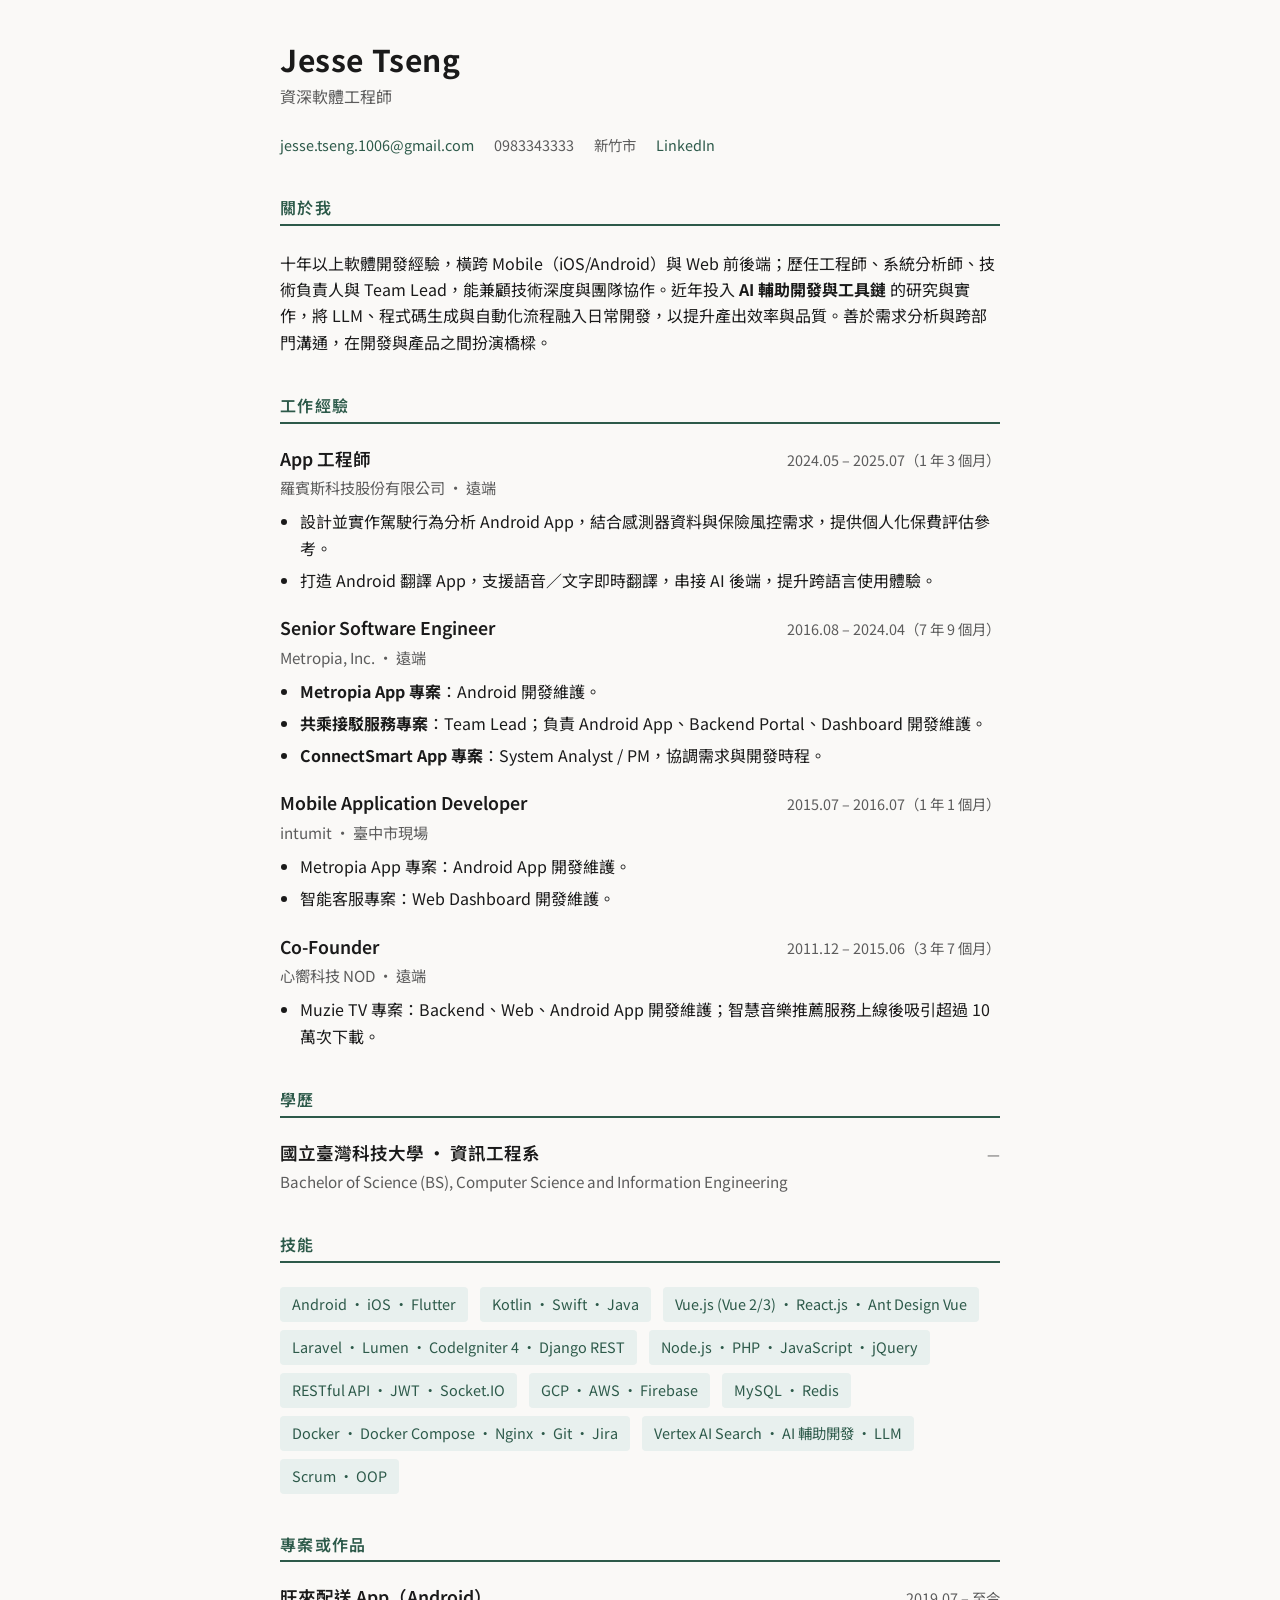
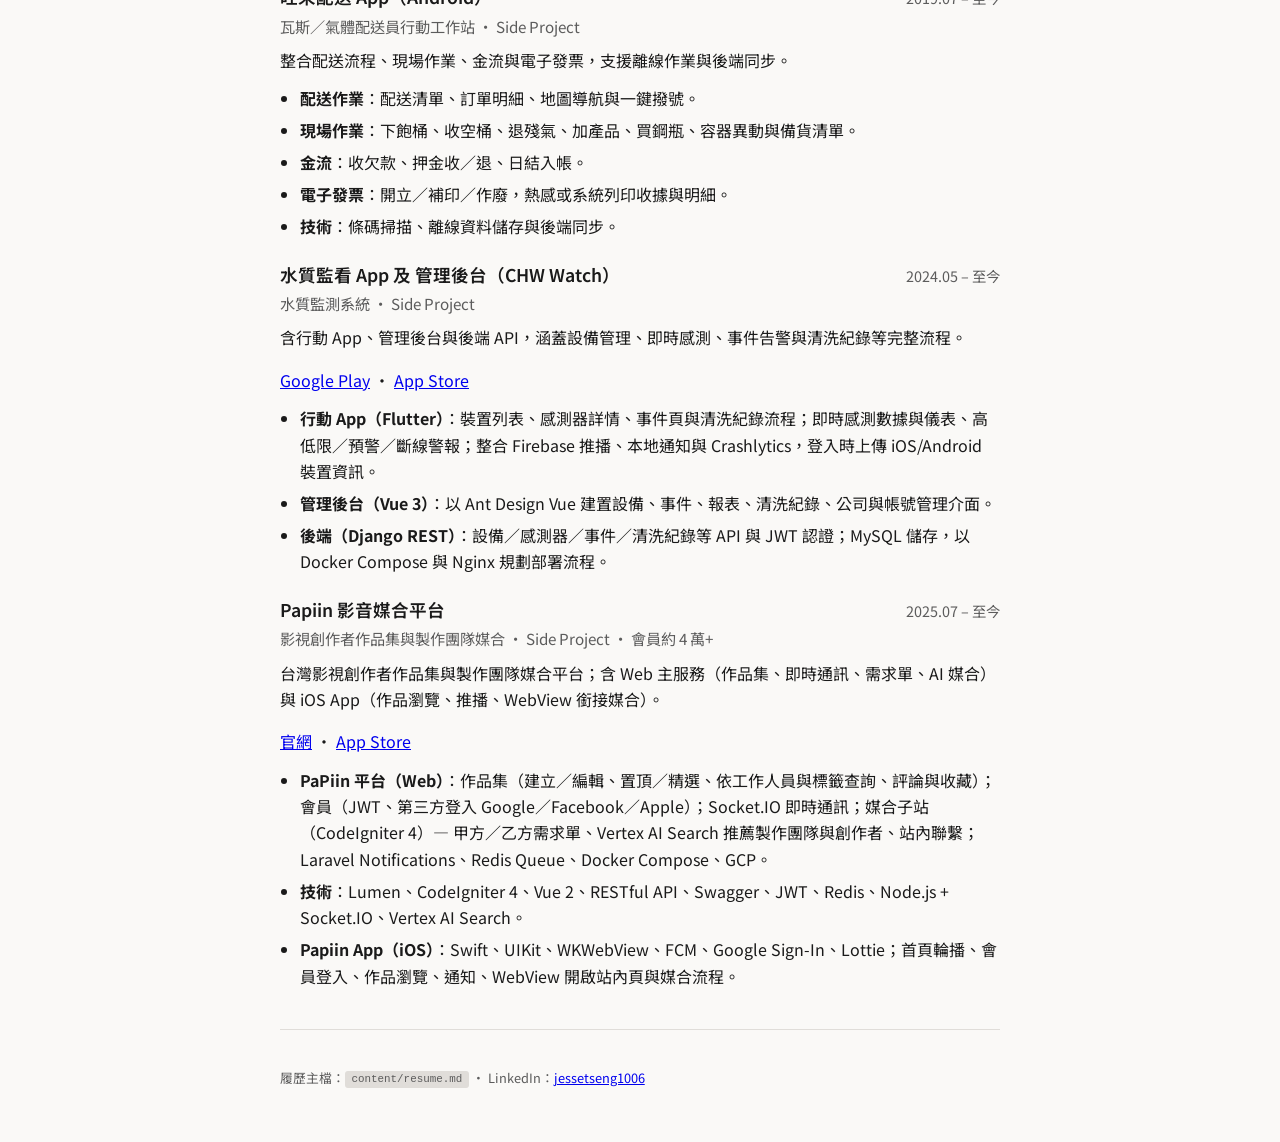
==== web/index.html @ 011cacc9 "Initial commit: 履歷專案 Made-with: Cursor" ====
<!DOCTYPE html>
<html lang="zh-Hant">
<head>
  <meta charset="UTF-8" />
  <meta name="viewport" content="width=device-width, initial-scale=1" />
  <title>Jesse Tseng（曾煜智）· 資深軟體工程師</title>
  <link rel="preconnect" href="https://fonts.googleapis.com" />
  <link rel="preconnect" href="https://fonts.gstatic.com" crossorigin />
  <link href="https://fonts.googleapis.com/css2?family=Noto+Sans+TC:wght@400;500;600;700&display=swap" rel="stylesheet" />
  <link rel="stylesheet" href="styles.css" />
</head>
<body>
  <div class="page">
    <header class="header">
      <h1 class="name">Jesse Tseng</h1>
      <p class="tagline">資深軟體工程師</p>
      <ul class="contact">
        <li><a href="mailto:jesse.tseng.1006@gmail.com">jesse.tseng.1006@gmail.com</a></li>
        <li>0983343333</li>
        <li>新竹市</li>
        <li><a href="https://www.linkedin.com/in/jessetseng1006" target="_blank" rel="noopener">LinkedIn</a></li>
      </ul>
    </header>

    <section class="section">
      <h2>關於我</h2>
      <p class="intro">
        十年以上軟體開發經驗，橫跨 Mobile（iOS/Android）與 Web 前後端；歷任工程師、系統分析師、技術負責人與 Team Lead，能兼顧技術深度與團隊協作。近年投入 <strong>AI 輔助開發與工具鏈</strong> 的研究與實作，將 LLM、程式碼生成與自動化流程融入日常開發，以提升產出效率與品質。善於需求分析與跨部門溝通，在開發與產品之間扮演橋樑。
      </p>
    </section>

    <section class="section">
      <h2>工作經驗</h2>

      <article class="entry">
        <div class="entry-head">
          <h3>App 工程師</h3>
          <span class="date">2024.05 – 2025.07（1 年 3 個月）</span>
        </div>
        <p class="company">羅賓斯科技股份有限公司 · 遠端</p>
        <ul class="bullets">
          <li>設計並實作駕駛行為分析 Android App，結合感測器資料與保險風控需求，提供個人化保費評估參考。</li>
          <li>打造 Android 翻譯 App，支援語音／文字即時翻譯，串接 AI 後端，提升跨語言使用體驗。</li>
        </ul>
      </article>

      <article class="entry">
        <div class="entry-head">
          <h3>Senior Software Engineer</h3>
          <span class="date">2016.08 – 2024.04（7 年 9 個月）</span>
        </div>
        <p class="company">Metropia, Inc. · 遠端</p>
        <ul class="bullets">
          <li><strong>Metropia App 專案</strong>：Android 開發維護。</li>
          <li><strong>共乘接駁服務專案</strong>：Team Lead；負責 Android App、Backend Portal、Dashboard 開發維護。</li>
          <li><strong>ConnectSmart App 專案</strong>：System Analyst / PM，協調需求與開發時程。</li>
        </ul>
      </article>

      <article class="entry">
        <div class="entry-head">
          <h3>Mobile Application Developer</h3>
          <span class="date">2015.07 – 2016.07（1 年 1 個月）</span>
        </div>
        <p class="company">intumit · 臺中市現場</p>
        <ul class="bullets">
          <li>Metropia App 專案：Android App 開發維護。</li>
          <li>智能客服專案：Web Dashboard 開發維護。</li>
        </ul>
      </article>

      <article class="entry">
        <div class="entry-head">
          <h3>Co-Founder</h3>
          <span class="date">2011.12 – 2015.06（3 年 7 個月）</span>
        </div>
        <p class="company">心嚮科技 NOD · 遠端</p>
        <ul class="bullets">
          <li>Muzie TV 專案：Backend、Web、Android App 開發維護；智慧音樂推薦服務上線後吸引超過 10 萬次下載。</li>
        </ul>
      </article>
    </section>

    <section class="section">
      <h2>學歷</h2>
      <article class="entry">
        <div class="entry-head">
          <h3>國立臺灣科技大學 · 資訊工程系</h3>
          <span class="date">—</span>
        </div>
        <p class="company">Bachelor of Science (BS), Computer Science and Information Engineering</p>
      </article>
    </section>

    <section class="section">
      <h2>技能</h2>
      <ul class="skills">
        <li>Android · iOS · Flutter</li>
        <li>Kotlin · Swift · Java</li>
        <li>Vue.js (Vue 2/3) · React.js · Ant Design Vue</li>
        <li>Laravel · Lumen · CodeIgniter 4 · Django REST</li>
        <li>Node.js · PHP · JavaScript · jQuery</li>
        <li>RESTful API · JWT · Socket.IO</li>
        <li>GCP · AWS · Firebase</li>
        <li>MySQL · Redis</li>
        <li>Docker · Docker Compose · Nginx · Git · Jira</li>
        <li>Vertex AI Search · AI 輔助開發 · LLM</li>
        <li>Scrum · OOP</li>
      </ul>
    </section>

    <section class="section">
      <h2>專案或作品</h2>
      <article class="entry">
        <div class="entry-head">
          <h3>旺來配送 App（Android）</h3>
          <span class="date">2019.07 – 至今</span>
        </div>
        <p class="company">瓦斯／氣體配送員行動工作站 · Side Project</p>
        <p class="intro" style="margin-bottom: 0.75em;">整合配送流程、現場作業、金流與電子發票，支援離線作業與後端同步。</p>
        <ul class="bullets">
          <li><strong>配送作業</strong>：配送清單、訂單明細、地圖導航與一鍵撥號。</li>
          <li><strong>現場作業</strong>：下飽桶、收空桶、退殘氣、加產品、買鋼瓶、容器異動與備貨清單。</li>
          <li><strong>金流</strong>：收欠款、押金收／退、日結入帳。</li>
          <li><strong>電子發票</strong>：開立／補印／作廢，熱感或系統列印收據與明細。</li>
          <li><strong>技術</strong>：條碼掃描、離線資料儲存與後端同步。</li>
        </ul>
      </article>

      <article class="entry">
        <div class="entry-head">
          <h3>水質監看 App 及 管理後台（CHW Watch）</h3>
          <span class="date">2024.05 – 至今</span>
        </div>
        <p class="company">水質監測系統 · Side Project</p>
        <p class="intro" style="margin-bottom: 0.5em;">含行動 App、管理後台與後端 API，涵蓋設備管理、即時感測、事件告警與清洗紀錄等完整流程。</p>
        <p style="margin-bottom: 0.75em;"><a href="https://play.google.com/store/apps/details?id=com.watertech.chwwatch.realtime.monitor.reporting.ph" target="_blank" rel="noopener">Google Play</a> · <a href="https://apps.apple.com/tw/app/chw-watch/id6740995334" target="_blank" rel="noopener">App Store</a></p>
        <ul class="bullets">
          <li><strong>行動 App（Flutter）</strong>：裝置列表、感測器詳情、事件頁與清洗紀錄流程；即時感測數據與儀表、高低限／預警／斷線警報；整合 Firebase 推播、本地通知與 Crashlytics，登入時上傳 iOS/Android 裝置資訊。</li>
          <li><strong>管理後台（Vue 3）</strong>：以 Ant Design Vue 建置設備、事件、報表、清洗紀錄、公司與帳號管理介面。</li>
          <li><strong>後端（Django REST）</strong>：設備／感測器／事件／清洗紀錄等 API 與 JWT 認證；MySQL 儲存，以 Docker Compose 與 Nginx 規劃部署流程。</li>
        </ul>
      </article>

      <article class="entry">
        <div class="entry-head">
          <h3>Papiin 影音媒合平台</h3>
          <span class="date">2025.07 – 至今</span>
        </div>
        <p class="company">影視創作者作品集與製作團隊媒合 · Side Project · 會員約 4 萬+</p>
        <p class="intro" style="margin-bottom: 0.5em;">台灣影視創作者作品集與製作團隊媒合平台；含 Web 主服務（作品集、即時通訊、需求單、AI 媒合）與 iOS App（作品瀏覽、推播、WebView 銜接媒合）。</p>
        <p style="margin-bottom: 0.75em;"><a href="https://www.papiin.com/" target="_blank" rel="noopener">官網</a> · <a href="https://apps.apple.com/tw/app/papiin-台灣影視創作者的創新平台/id6443806723" target="_blank" rel="noopener">App Store</a></p>
        <ul class="bullets">
          <li><strong>PaPiin 平台（Web）</strong>：作品集（建立／編輯、置頂／精選、依工作人員與標籤查詢、評論與收藏）；會員（JWT、第三方登入 Google／Facebook／Apple）；Socket.IO 即時通訊；媒合子站（CodeIgniter 4）— 甲方／乙方需求單、Vertex AI Search 推薦製作團隊與創作者、站內聯繫；Laravel Notifications、Redis Queue、Docker Compose、GCP。</li>
          <li><strong>技術</strong>：Lumen、CodeIgniter 4、Vue 2、RESTful API、Swagger、JWT、Redis、Node.js + Socket.IO、Vertex AI Search。</li>
          <li><strong>Papiin App（iOS）</strong>：Swift、UIKit、WKWebView、FCM、Google Sign-In、Lottie；首頁輪播、會員登入、作品瀏覽、通知、WebView 開啟站內頁與媒合流程。</li>
        </ul>
      </article>
    </section>

    <footer class="footer">
      <p>履歷主檔：<code>content/resume.md</code> · LinkedIn：<a href="https://www.linkedin.com/in/jessetseng1006" target="_blank" rel="noopener">jessetseng1006</a></p>
    </footer>
  </div>
</body>
</html>
---- web/styles.css ----
/* ===== 變數 ===== */
:root {
  --bg: #faf9f7;
  --text: #1a1a1a;
  --text-muted: #5c5c5c;
  --accent: #2d5a4a;
  --accent-light: #e8f0ee;
  --border: #e0ddd9;
  --font: "Noto Sans TC", sans-serif;
  --max-width: 720px;
  --space: 1.5rem;
  --space-lg: 2.5rem;
}

/* ===== 基礎 ===== */
*,
*::before,
*::after {
  box-sizing: border-box;
}

html {
  font-size: 16px;
  -webkit-font-smoothing: antialiased;
}

body {
  font-family: var(--font);
  background: var(--bg);
  color: var(--text);
  line-height: 1.65;
  margin: 0;
  padding: var(--space-lg) var(--space);
  min-height: 100vh;
}

.page {
  max-width: var(--max-width);
  margin: 0 auto;
}

/* ===== 標題 ===== */
h1, h2, h3 {
  font-weight: 600;
  line-height: 1.3;
  margin: 0;
}

h1 {
  font-size: 1.875rem;
  font-weight: 700;
  letter-spacing: 0.02em;
}

h2 {
  font-size: 1rem;
  text-transform: uppercase;
  letter-spacing: 0.08em;
  color: var(--accent);
  margin-bottom: var(--space);
  padding-bottom: 0.35rem;
  border-bottom: 2px solid var(--accent);
}

h3 {
  font-size: 1.1rem;
  font-weight: 600;
}

/* ===== Header ===== */
.header {
  margin-bottom: var(--space-lg);
}

.name {
  margin-bottom: 0.25rem;
}

.tagline {
  color: var(--text-muted);
  font-size: 1rem;
  margin: 0 0 var(--space);
}

.contact {
  list-style: none;
  padding: 0;
  margin: 0;
  display: flex;
  flex-wrap: wrap;
  gap: 0.75rem 1.25rem;
  font-size: 0.9rem;
  color: var(--text-muted);
}

.contact a {
  color: var(--accent);
  text-decoration: none;
}

.contact a:hover {
  text-decoration: underline;
}

/* ===== Section ===== */
.section {
  margin-bottom: var(--space-lg);
}

.section:last-of-type {
  margin-bottom: var(--space);
}

.intro {
  margin: 0;
  color: var(--text);
}

/* ===== 經歷 / 學歷區塊 ===== */
.entry {
  margin-bottom: var(--space);
}

.entry:last-child {
  margin-bottom: 0;
}

.entry-head {
  display: flex;
  flex-wrap: wrap;
  align-items: baseline;
  justify-content: space-between;
  gap: 0.5rem;
}

.entry-head h3 {
  margin: 0;
}

.entry-head h3 a {
  color: var(--text);
  text-decoration: none;
}

.entry-head h3 a:hover {
  color: var(--accent);
  text-decoration: underline;
}

.date {
  font-size: 0.9rem;
  color: var(--text-muted);
  font-weight: 400;
}

.badge {
  font-size: 0.75rem;
  font-weight: 500;
  color: var(--accent);
  background: var(--accent-light);
  padding: 0.2rem 0.5rem;
  border-radius: 4px;
}

.company {
  margin: 0.25rem 0 0.5rem;
  font-size: 0.95rem;
  color: var(--text-muted);
}

.bullets {
  margin: 0.5rem 0 0;
  padding-left: 1.25rem;
}

.bullets li {
  margin-bottom: 0.35rem;
}

.bullets li:last-child {
  margin-bottom: 0;
}

/* ===== 技能 ===== */
.skills {
  list-style: none;
  padding: 0;
  margin: 0;
  display: flex;
  flex-wrap: wrap;
  gap: 0.5rem 0.75rem;
}

.skills li {
  background: var(--accent-light);
  color: var(--accent);
  padding: 0.35rem 0.75rem;
  border-radius: 4px;
  font-size: 0.9rem;
}

/* ===== Footer ===== */
.footer {
  margin-top: var(--space-lg);
  padding-top: var(--space);
  border-top: 1px solid var(--border);
  font-size: 0.8rem;
  color: var(--text-muted);
}

.footer code {
  background: var(--border);
  padding: 0.15rem 0.4rem;
  border-radius: 3px;
  font-size: 0.85em;
}

/* ===== 列印 ===== */
@media print {
  body {
    background: #fff;
    padding: 0;
  }

  .page {
    max-width: 100%;
  }

  .contact a,
  .entry-head h3 a {
    color: var(--text);
  }

  .footer {
    border-top-color: var(--border);
  }

  .skills li {
    background: #f0f0f0;
    color: var(--text);
    border: 1px solid var(--border);
  }

  .badge {
    background: #f0f0f0;
    color: var(--text);
    border: 1px solid var(--border);
  }

  @page {
    margin: 1.5cm;
  }
}

/* ===== 小螢幕 ===== */
@media (max-width: 480px) {
  body {
    padding: var(--space);
  }

  .contact {
    flex-direction: column;
    gap: 0.35rem;
  }

  .entry-head {
    flex-direction: column;
    align-items: flex-start;
  }
}
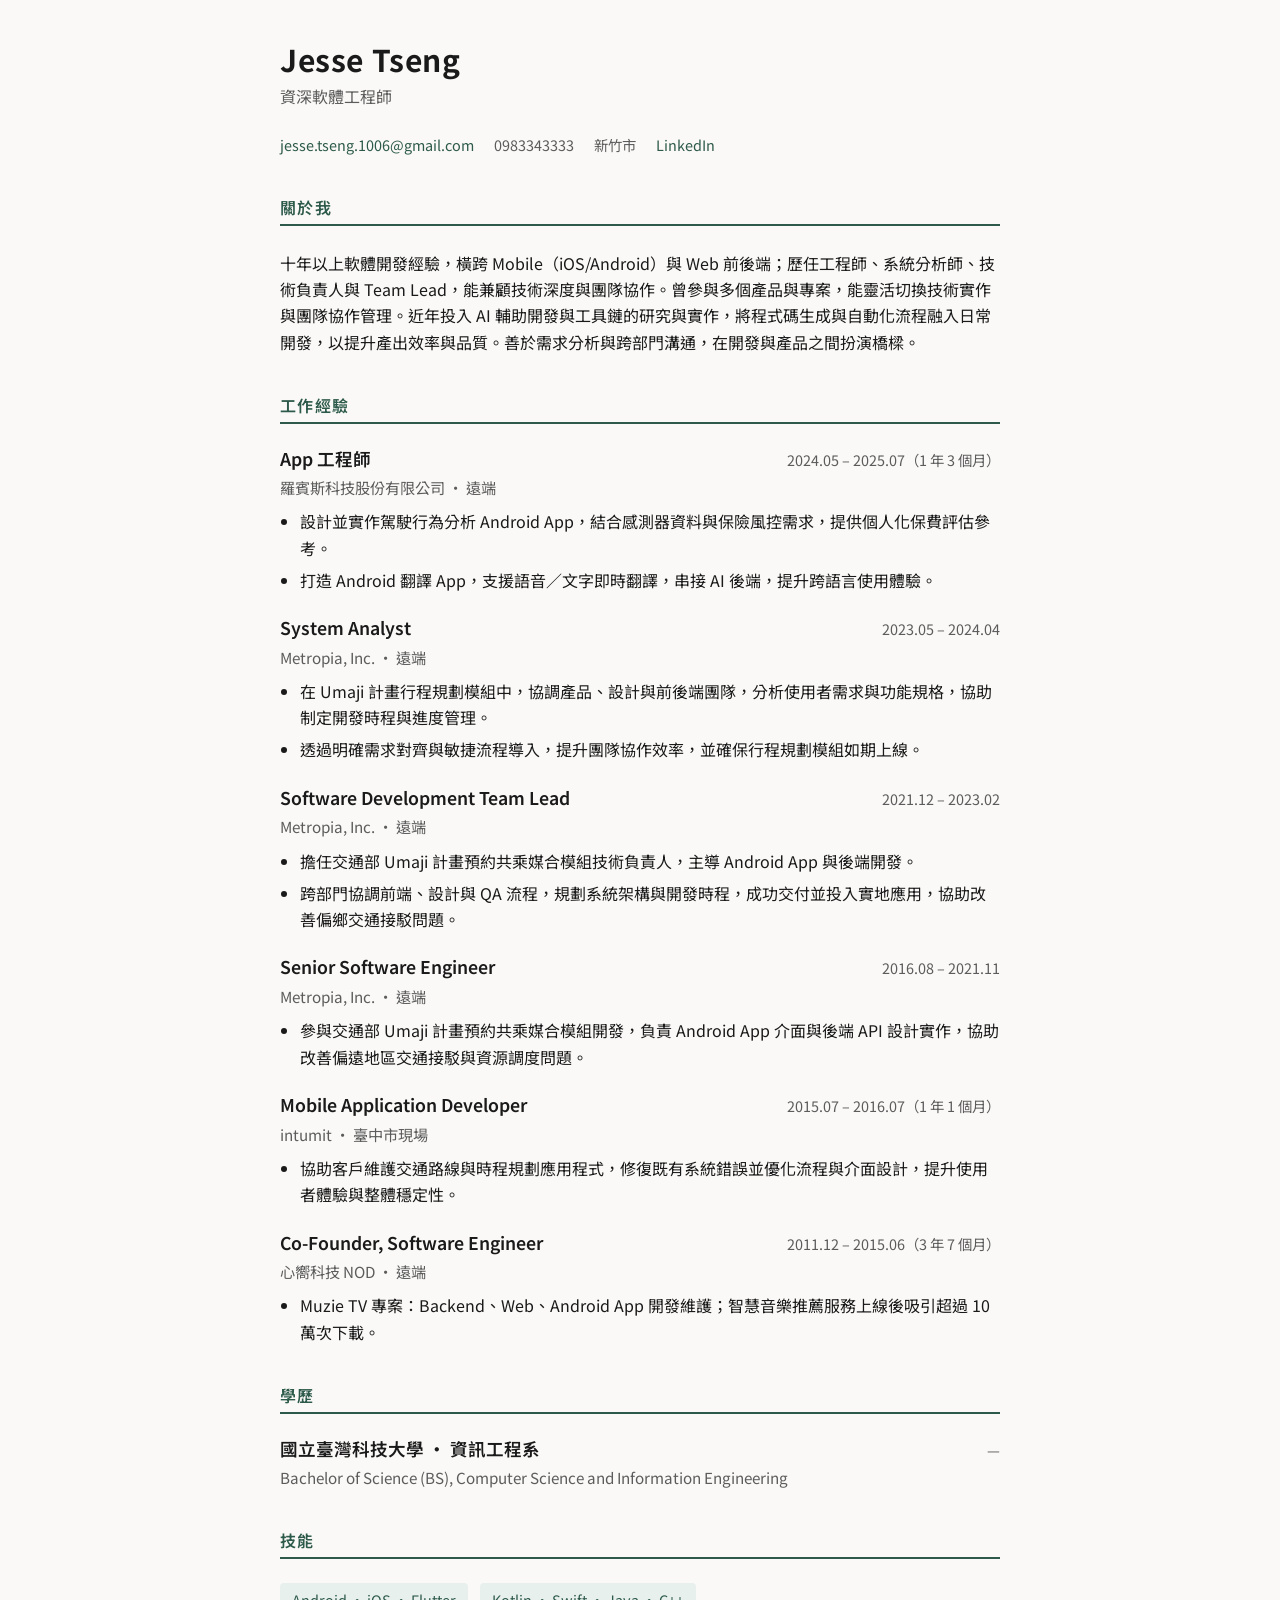
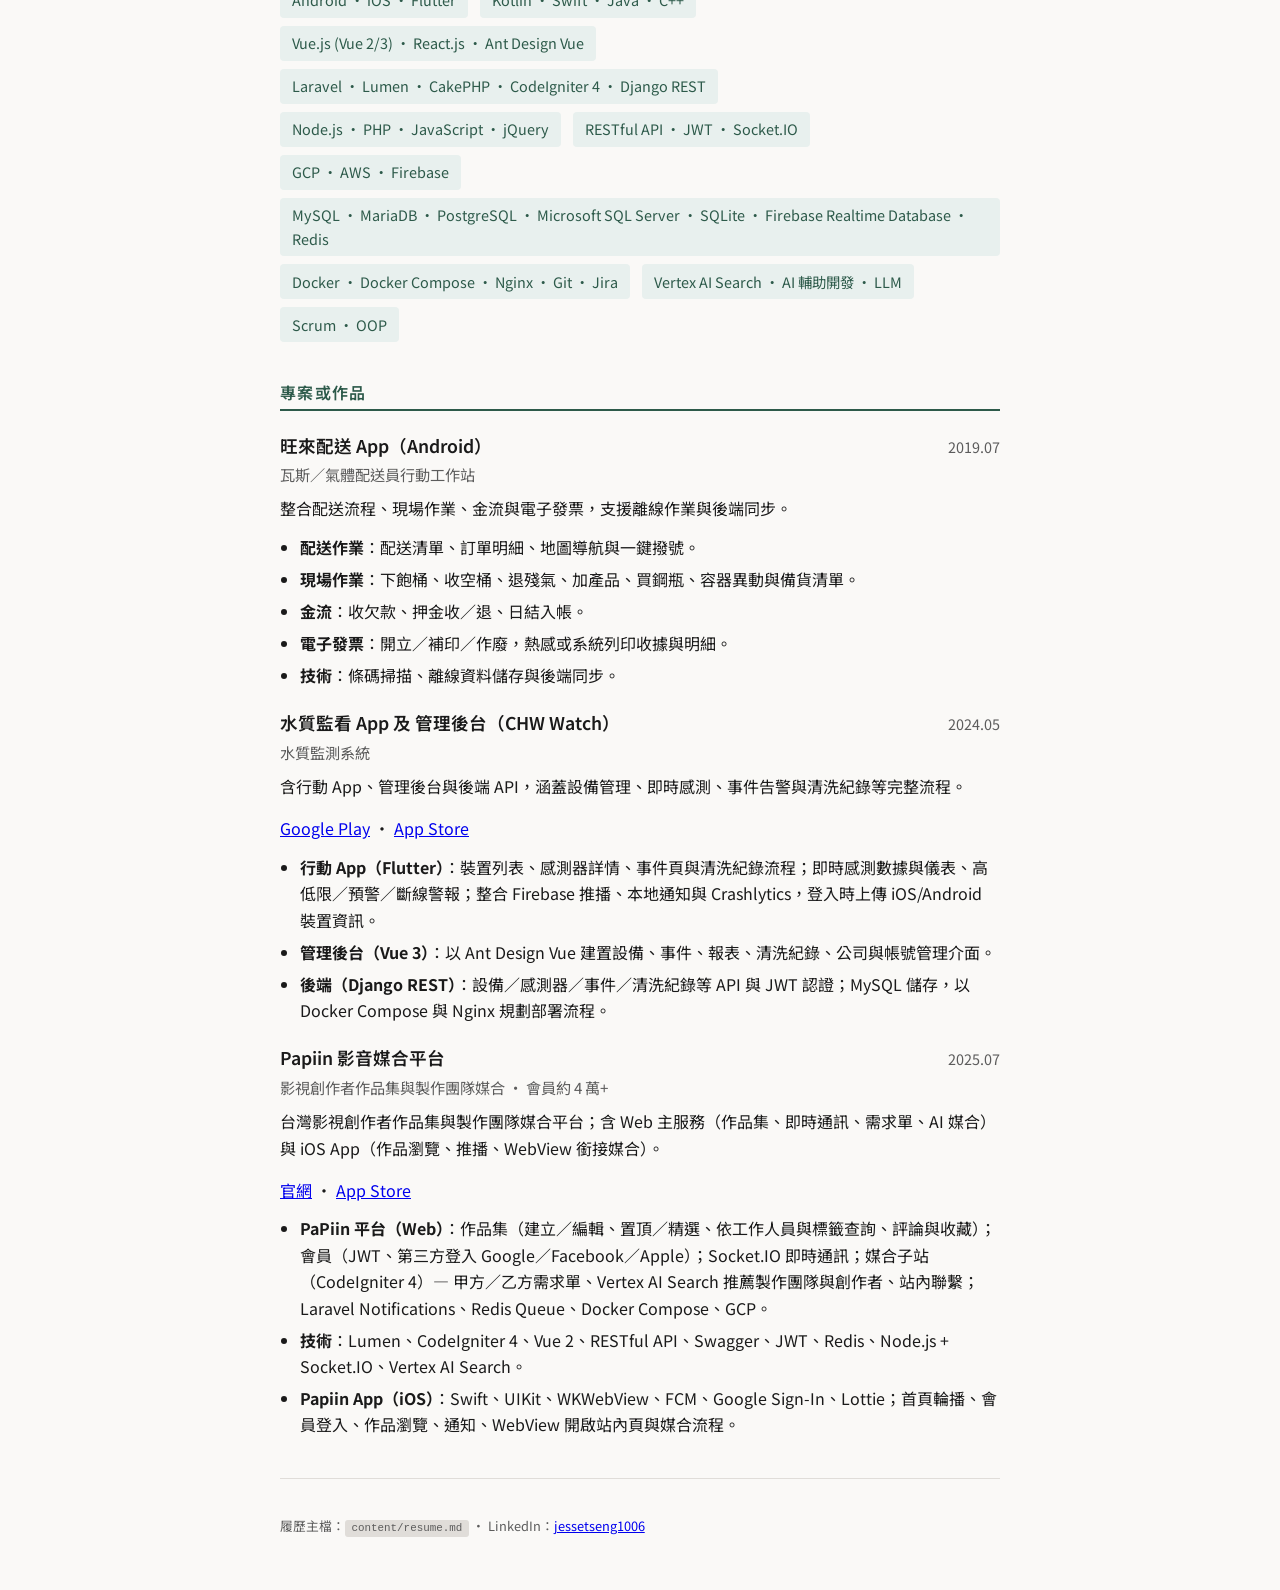
==== commit ea2563cd: "Refine resume content and hide ongoing side-work signals. Align role history and skills with the lat" ====
--- a/web/index.html
+++ b/web/index.html
@@ -25,7 +25,7 @@
     <section class="section">
       <h2>關於我</h2>
       <p class="intro">
-        十年以上軟體開發經驗，橫跨 Mobile（iOS/Android）與 Web 前後端；歷任工程師、系統分析師、技術負責人與 Team Lead，能兼顧技術深度與團隊協作。近年投入 <strong>AI 輔助開發與工具鏈</strong> 的研究與實作，將 LLM、程式碼生成與自動化流程融入日常開發，以提升產出效率與品質。善於需求分析與跨部門溝通，在開發與產品之間扮演橋樑。
+        十年以上軟體開發經驗，橫跨 Mobile（iOS/Android）與 Web 前後端；歷任工程師、系統分析師、技術負責人與 Team Lead，能兼顧技術深度與團隊協作。曾參與多個產品與專案，能靈活切換技術實作與團隊協作管理。近年投入 AI 輔助開發與工具鏈的研究與實作，將程式碼生成與自動化流程融入日常開發，以提升產出效率與品質。善於需求分析與跨部門溝通，在開發與產品之間扮演橋樑。
       </p>
     </section>
 
@@ -46,14 +46,36 @@
 
       <article class="entry">
         <div class="entry-head">
-          <h3>Senior Software Engineer</h3>
-          <span class="date">2016.08 – 2024.04（7 年 9 個月）</span>
+          <h3>System Analyst</h3>
+          <span class="date">2023.05 – 2024.04</span>
         </div>
         <p class="company">Metropia, Inc. · 遠端</p>
         <ul class="bullets">
-          <li><strong>Metropia App 專案</strong>：Android 開發維護。</li>
-          <li><strong>共乘接駁服務專案</strong>：Team Lead；負責 Android App、Backend Portal、Dashboard 開發維護。</li>
-          <li><strong>ConnectSmart App 專案</strong>：System Analyst / PM，協調需求與開發時程。</li>
+          <li>在 Umaji 計畫行程規劃模組中，協調產品、設計與前後端團隊，分析使用者需求與功能規格，協助制定開發時程與進度管理。</li>
+          <li>透過明確需求對齊與敏捷流程導入，提升團隊協作效率，並確保行程規劃模組如期上線。</li>
+        </ul>
+      </article>
+
+      <article class="entry">
+        <div class="entry-head">
+          <h3>Software Development Team Lead</h3>
+          <span class="date">2021.12 – 2023.02</span>
+        </div>
+        <p class="company">Metropia, Inc. · 遠端</p>
+        <ul class="bullets">
+          <li>擔任交通部 Umaji 計畫預約共乘媒合模組技術負責人，主導 Android App 與後端開發。</li>
+          <li>跨部門協調前端、設計與 QA 流程，規劃系統架構與開發時程，成功交付並投入實地應用，協助改善偏鄉交通接駁問題。</li>
+        </ul>
+      </article>
+
+      <article class="entry">
+        <div class="entry-head">
+          <h3>Senior Software Engineer</h3>
+          <span class="date">2016.08 – 2021.11</span>
+        </div>
+        <p class="company">Metropia, Inc. · 遠端</p>
+        <ul class="bullets">
+          <li>參與交通部 Umaji 計畫預約共乘媒合模組開發，負責 Android App 介面與後端 API 設計實作，協助改善偏遠地區交通接駁與資源調度問題。</li>
         </ul>
       </article>
 
@@ -64,14 +86,13 @@
         </div>
         <p class="company">intumit · 臺中市現場</p>
         <ul class="bullets">
-          <li>Metropia App 專案：Android App 開發維護。</li>
-          <li>智能客服專案：Web Dashboard 開發維護。</li>
+          <li>協助客戶維護交通路線與時程規劃應用程式，修復既有系統錯誤並優化流程與介面設計，提升使用者體驗與整體穩定性。</li>
         </ul>
       </article>
 
       <article class="entry">
         <div class="entry-head">
-          <h3>Co-Founder</h3>
+          <h3>Co-Founder, Software Engineer</h3>
           <span class="date">2011.12 – 2015.06（3 年 7 個月）</span>
         </div>
         <p class="company">心嚮科技 NOD · 遠端</p>
@@ -96,13 +117,13 @@
       <h2>技能</h2>
       <ul class="skills">
         <li>Android · iOS · Flutter</li>
-        <li>Kotlin · Swift · Java</li>
+        <li>Kotlin · Swift · Java · C++</li>
         <li>Vue.js (Vue 2/3) · React.js · Ant Design Vue</li>
-        <li>Laravel · Lumen · CodeIgniter 4 · Django REST</li>
+        <li>Laravel · Lumen · CakePHP · CodeIgniter 4 · Django REST</li>
         <li>Node.js · PHP · JavaScript · jQuery</li>
         <li>RESTful API · JWT · Socket.IO</li>
         <li>GCP · AWS · Firebase</li>
-        <li>MySQL · Redis</li>
+        <li>MySQL · MariaDB · PostgreSQL · Microsoft SQL Server · SQLite · Firebase Realtime Database · Redis</li>
         <li>Docker · Docker Compose · Nginx · Git · Jira</li>
         <li>Vertex AI Search · AI 輔助開發 · LLM</li>
         <li>Scrum · OOP</li>
@@ -114,9 +135,9 @@
       <article class="entry">
         <div class="entry-head">
           <h3>旺來配送 App（Android）</h3>
-          <span class="date">2019.07 – 至今</span>
+          <span class="date">2019.07</span>
         </div>
-        <p class="company">瓦斯／氣體配送員行動工作站 · Side Project</p>
+        <p class="company">瓦斯／氣體配送員行動工作站</p>
         <p class="intro" style="margin-bottom: 0.75em;">整合配送流程、現場作業、金流與電子發票，支援離線作業與後端同步。</p>
         <ul class="bullets">
           <li><strong>配送作業</strong>：配送清單、訂單明細、地圖導航與一鍵撥號。</li>
@@ -130,9 +151,9 @@
       <article class="entry">
         <div class="entry-head">
           <h3>水質監看 App 及 管理後台（CHW Watch）</h3>
-          <span class="date">2024.05 – 至今</span>
+          <span class="date">2024.05</span>
         </div>
-        <p class="company">水質監測系統 · Side Project</p>
+        <p class="company">水質監測系統</p>
         <p class="intro" style="margin-bottom: 0.5em;">含行動 App、管理後台與後端 API，涵蓋設備管理、即時感測、事件告警與清洗紀錄等完整流程。</p>
         <p style="margin-bottom: 0.75em;"><a href="https://play.google.com/store/apps/details?id=com.watertech.chwwatch.realtime.monitor.reporting.ph" target="_blank" rel="noopener">Google Play</a> · <a href="https://apps.apple.com/tw/app/chw-watch/id6740995334" target="_blank" rel="noopener">App Store</a></p>
         <ul class="bullets">
@@ -145,9 +166,9 @@
       <article class="entry">
         <div class="entry-head">
           <h3>Papiin 影音媒合平台</h3>
-          <span class="date">2025.07 – 至今</span>
+          <span class="date">2025.07</span>
         </div>
-        <p class="company">影視創作者作品集與製作團隊媒合 · Side Project · 會員約 4 萬+</p>
+        <p class="company">影視創作者作品集與製作團隊媒合 · 會員約 4 萬+</p>
         <p class="intro" style="margin-bottom: 0.5em;">台灣影視創作者作品集與製作團隊媒合平台；含 Web 主服務（作品集、即時通訊、需求單、AI 媒合）與 iOS App（作品瀏覽、推播、WebView 銜接媒合）。</p>
         <p style="margin-bottom: 0.75em;"><a href="https://www.papiin.com/" target="_blank" rel="noopener">官網</a> · <a href="https://apps.apple.com/tw/app/papiin-台灣影視創作者的創新平台/id6443806723" target="_blank" rel="noopener">App Store</a></p>
         <ul class="bullets">
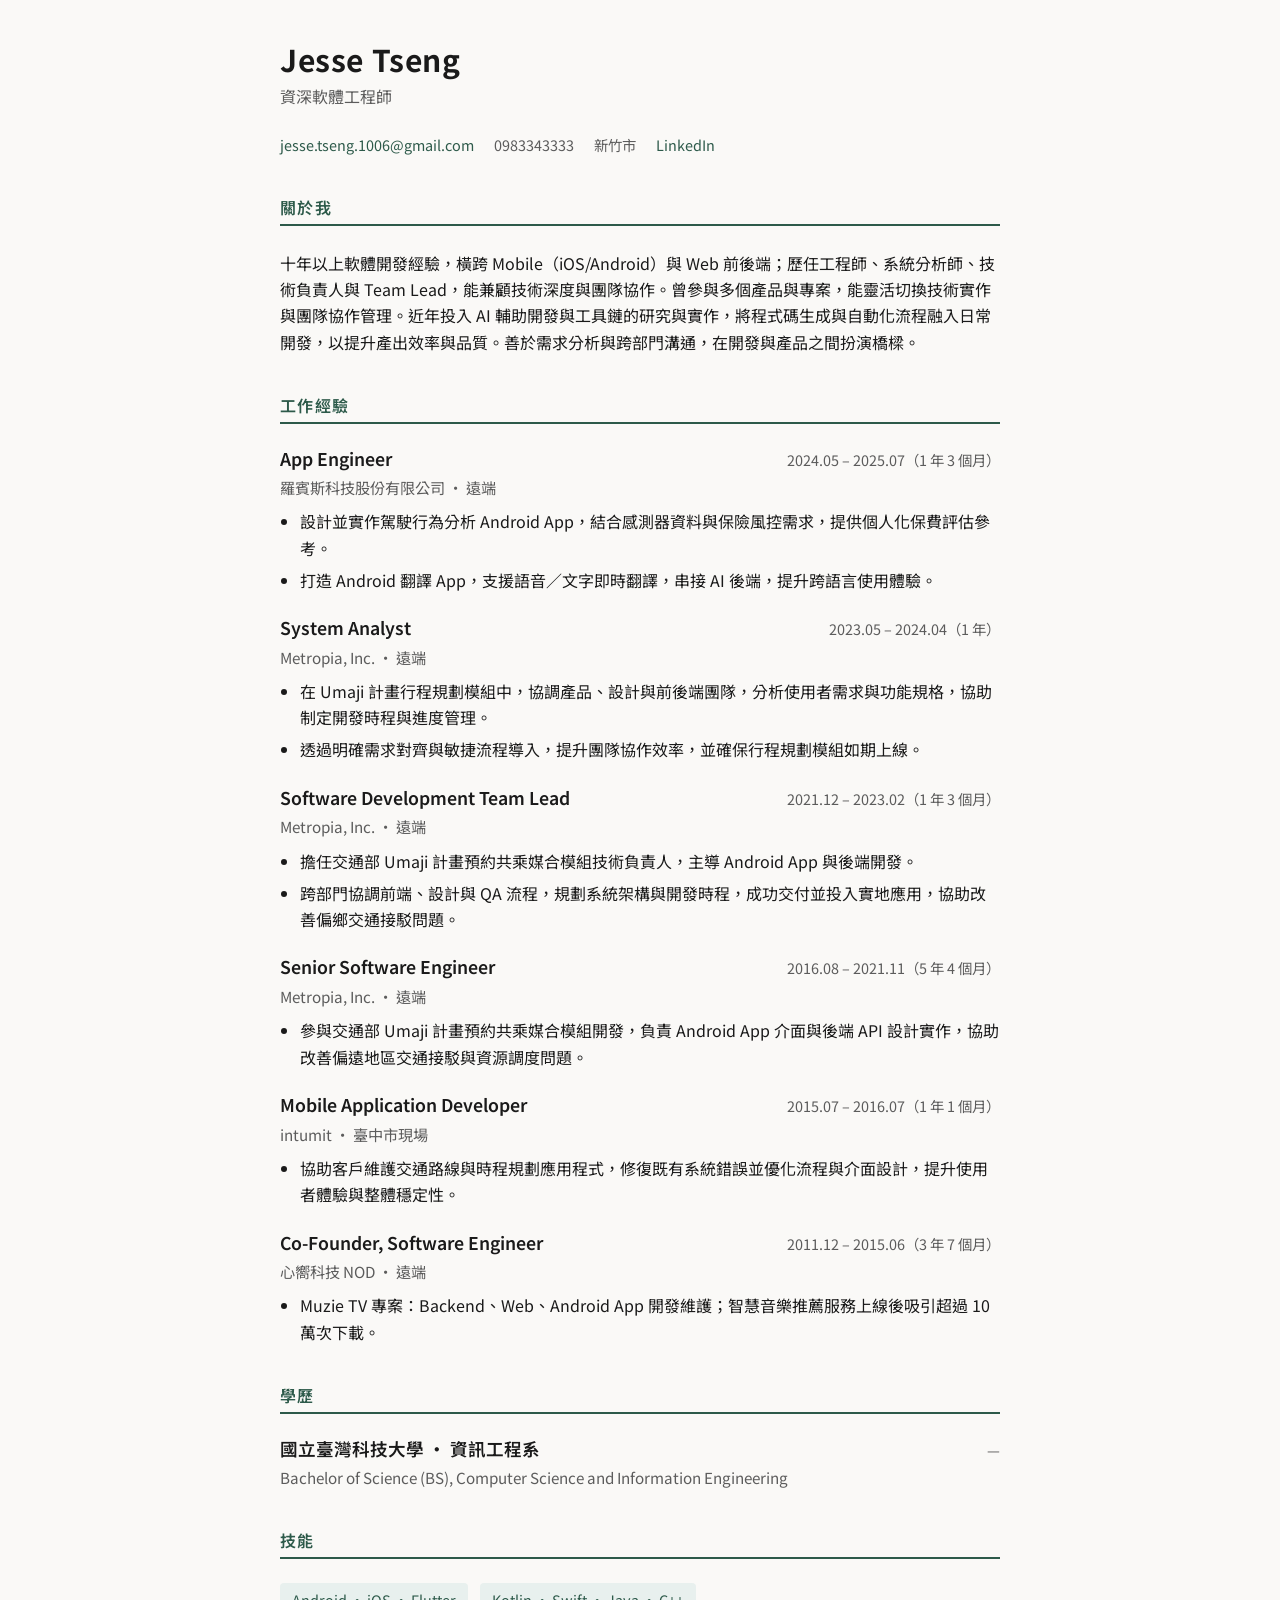
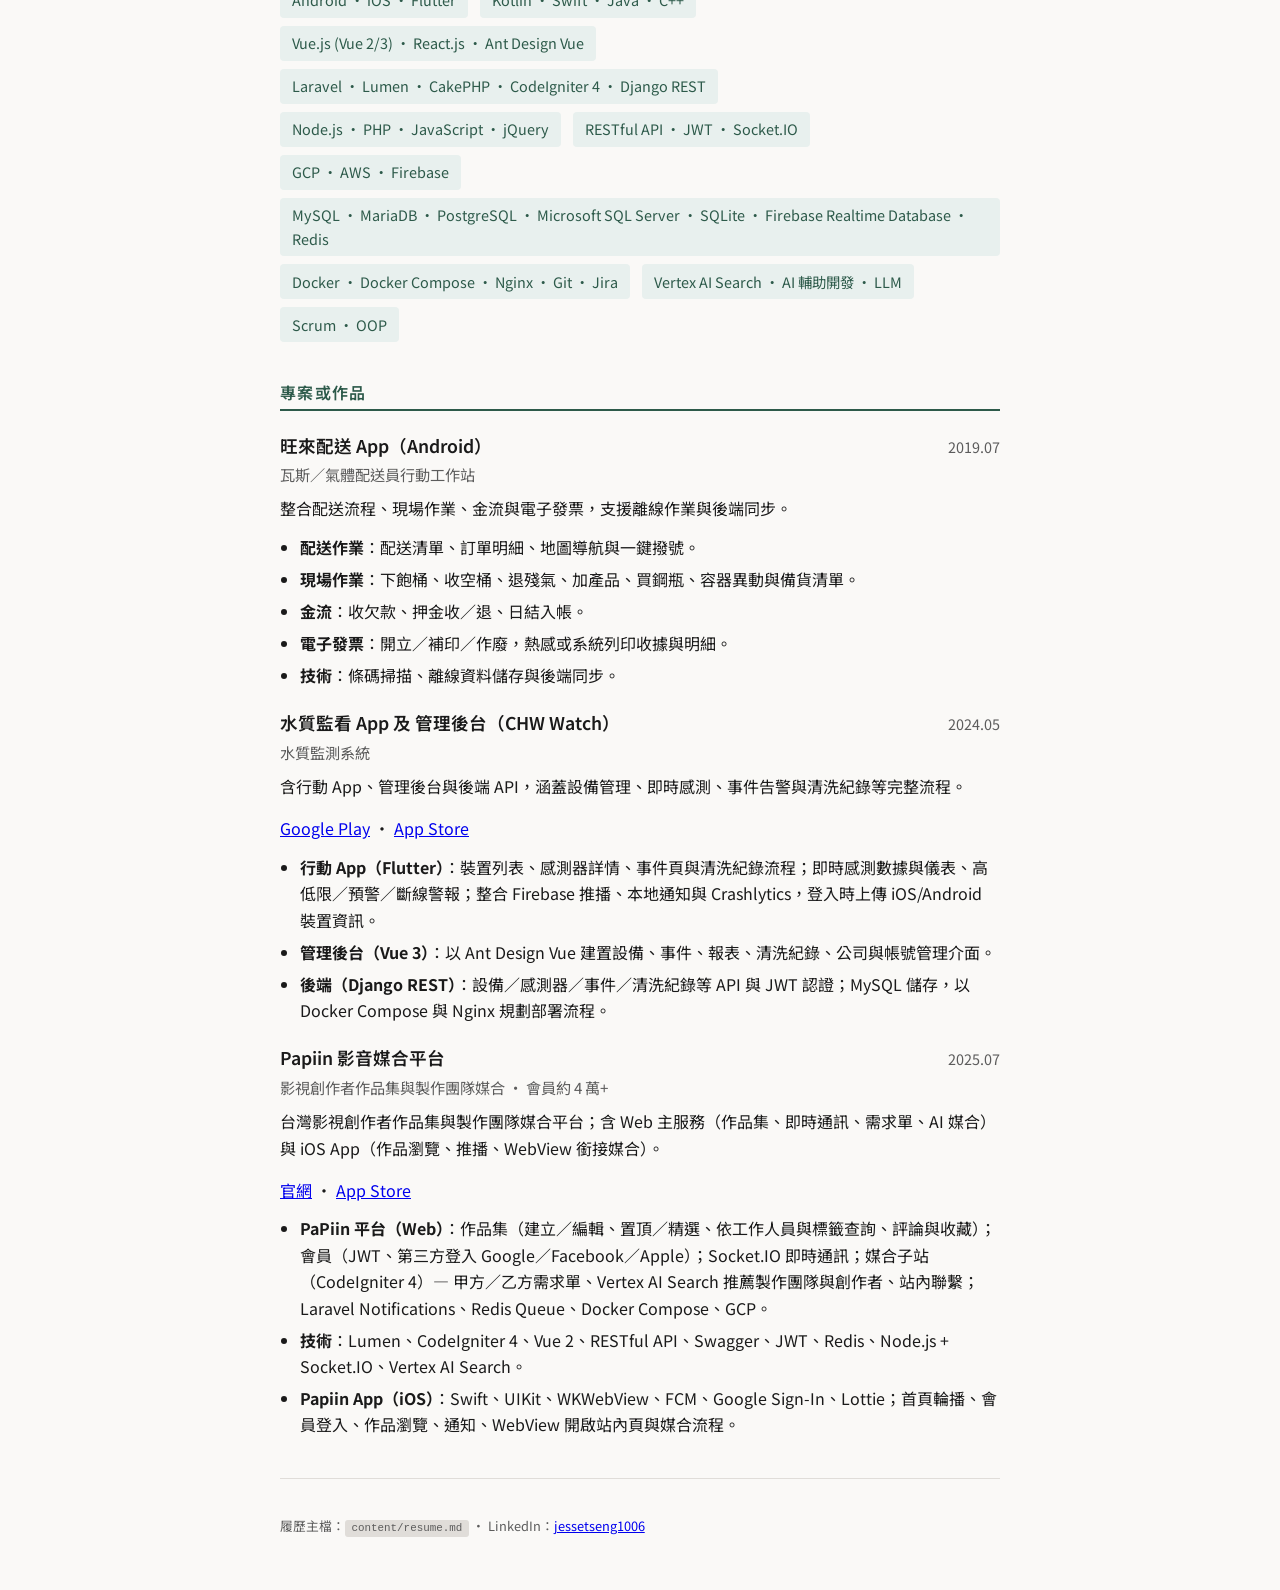
==== commit 84d1df80: "Improve work experience clarity and visual hierarchy. Translate the App Engineer title to English, r" ====
--- a/web/index.html
+++ b/web/index.html
@@ -29,12 +29,12 @@
       </p>
     </section>
 
-    <section class="section">
+    <section class="section work-experience">
       <h2>工作經驗</h2>
 
       <article class="entry">
         <div class="entry-head">
-          <h3>App 工程師</h3>
+          <h3>App Engineer</h3>
           <span class="date">2024.05 – 2025.07（1 年 3 個月）</span>
         </div>
         <p class="company">羅賓斯科技股份有限公司 · 遠端</p>
@@ -47,7 +47,7 @@
       <article class="entry">
         <div class="entry-head">
           <h3>System Analyst</h3>
-          <span class="date">2023.05 – 2024.04</span>
+          <span class="date">2023.05 – 2024.04（1 年）</span>
         </div>
         <p class="company">Metropia, Inc. · 遠端</p>
         <ul class="bullets">
@@ -59,7 +59,7 @@
       <article class="entry">
         <div class="entry-head">
           <h3>Software Development Team Lead</h3>
-          <span class="date">2021.12 – 2023.02</span>
+          <span class="date">2021.12 – 2023.02（1 年 3 個月）</span>
         </div>
         <p class="company">Metropia, Inc. · 遠端</p>
         <ul class="bullets">
@@ -71,7 +71,7 @@
       <article class="entry">
         <div class="entry-head">
           <h3>Senior Software Engineer</h3>
-          <span class="date">2016.08 – 2021.11</span>
+          <span class="date">2016.08 – 2021.11（5 年 4 個月）</span>
         </div>
         <p class="company">Metropia, Inc. · 遠端</p>
         <ul class="bullets">
